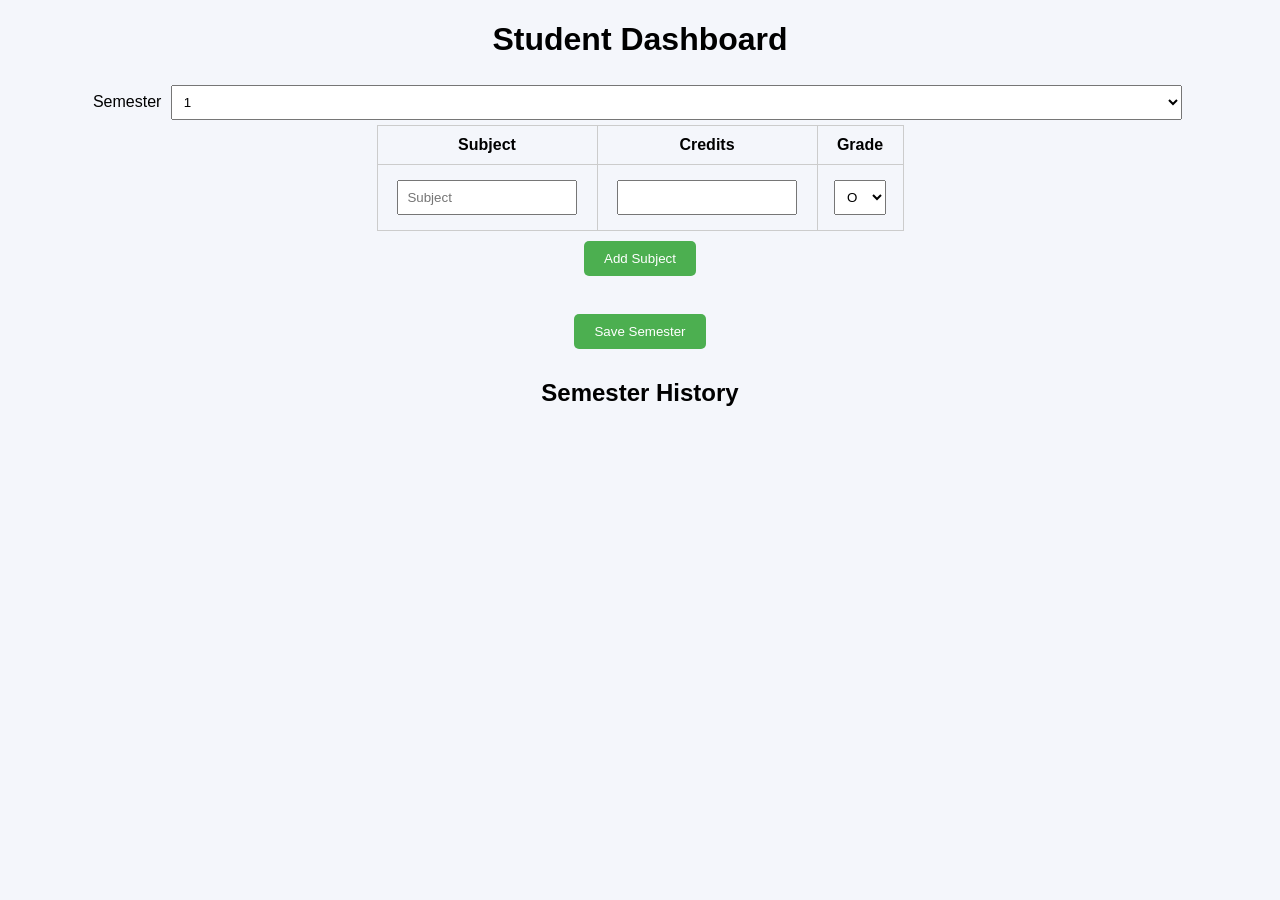
==== frontend/dashboard.html @ 5e69a610 "Added frontend files" ====
<!DOCTYPE html><html>
<head>
<title>Student Dashboard</title>
<link rel="stylesheet" href="style.css">
</head><body onload="loadDashboard()"><h1>Student Dashboard</h1>Semester

<select id="semester">
<option>1</option>
<option>2</option>
<option>3</option>
<option>4</option>
<option>5</option>
<option>6</option>
<option>7</option>
<option>8</option>
</select><table id="dashTable"><tr>
<th>Subject</th>
<th>Credits</th>
<th>Grade</th>
</tr><tr>
<td><input placeholder="Subject"></td>
<td><input type="number"></td>
<td>
<select>
<option>O</option>
<option>A+</option>
<option>A</option>
<option>B+</option>
<option>B</option>
</select>
</td>
</tr></table><button onclick="addDashRow()">Add Subject</button>

<br><br>

<button onclick="saveSemester()">Save Semester</button>

<h2>Semester History</h2><div id="summary"></div><script src="script.js"></script></body>
</html>
---- frontend/style.css ----
body{
font-family:Arial;
background:#f4f6fb;
text-align:center;
}

.container{
display:flex;
justify-content:space-around;
flex-wrap:wrap;
}

.calculator,.auth{
background:white;
padding:20px;
margin:20px;
border-radius:10px;
box-shadow:0 0 10px rgba(0,0,0,0.1);
width:400px;
}

table{
margin:auto;
border-collapse:collapse;
}

th,td{
border:1px solid #ccc;
padding:10px;
}

input,select{
padding:8px;
margin:5px;
width:80%;
}

button{
padding:10px 20px;
margin:10px;
background:#4CAF50;
color:white;
border:none;
border-radius:5px;
cursor:pointer;
}
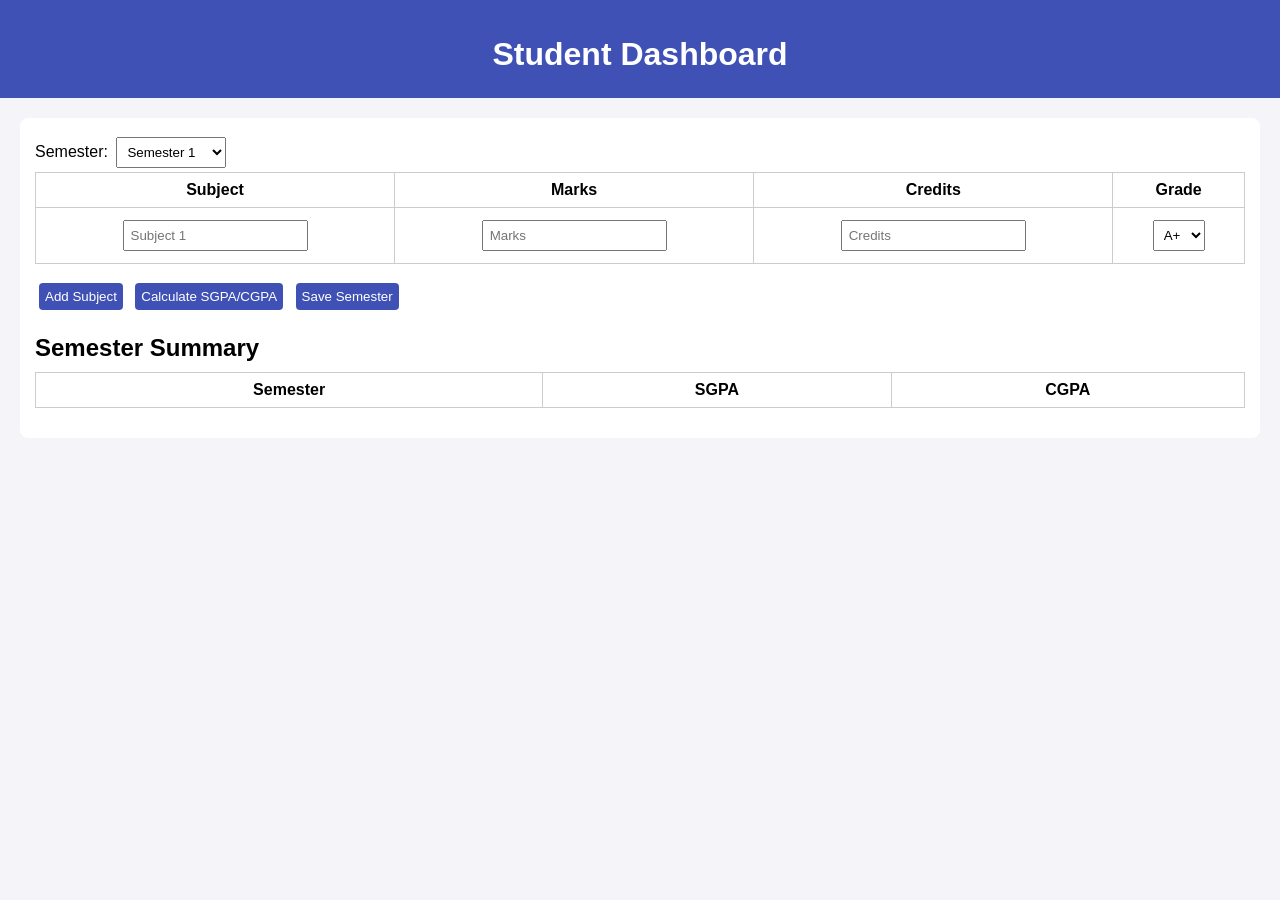
==== commit 85b3c863: "Frontend Final" ====
--- a/frontend/dashboard.html
+++ b/frontend/dashboard.html
@@ -1,39 +1,81 @@
-<!DOCTYPE html><html>
+<!DOCTYPE html>
+<html lang="en">
 <head>
-<title>Student Dashboard</title>
-<link rel="stylesheet" href="style.css">
-</head><body onload="loadDashboard()"><h1>Student Dashboard</h1>Semester
+    <meta charset="UTF-8">
+    <meta name="viewport" content="width=device-width, initial-scale=1.0">
+    <title>CGPA Dashboard</title>
+    <link rel="stylesheet" href="style.css">
+</head>
+<body>
+    <header>
+        <h1>Student Dashboard</h1>
+    </header>
 
-<select id="semester">
-<option>1</option>
-<option>2</option>
-<option>3</option>
-<option>4</option>
-<option>5</option>
-<option>6</option>
-<option>7</option>
-<option>8</option>
-</select><table id="dashTable"><tr>
-<th>Subject</th>
-<th>Credits</th>
-<th>Grade</th>
-</tr><tr>
-<td><input placeholder="Subject"></td>
-<td><input type="number"></td>
-<td>
-<select>
-<option>O</option>
-<option>A+</option>
-<option>A</option>
-<option>B+</option>
-<option>B</option>
-</select>
-</td>
-</tr></table><button onclick="addDashRow()">Add Subject</button>
+    <main>
+        <section class="dashboard-section">
+            <label for="semester-select">Semester:</label>
+            <select id="semester-select">
+                <option value="1">Semester 1</option>
+                <option value="2">Semester 2</option>
+                <option value="3">Semester 3</option>
+                <option value="4">Semester 4</option>
+                <option value="5">Semester 5</option>
+                <option value="6">Semester 6</option>
+                <option value="7">Semester 7</option>
+                <option value="8">Semester 8</option>
+                <option value="9">Semester 9</option>
+                <option value="10">Semester 10</option>
+            </select>
 
-<br><br>
+            <table id="subject-table-dashboard">
+                <thead>
+                    <tr>
+                        <th>Subject</th>
+                        <th>Marks</th>
+                        <th>Credits</th>
+                        <th>Grade</th>
+                    </tr>
+                </thead>
+                <tbody id="subject-tbody">
+                    <tr>
+                        <td><input type="text" placeholder="Subject 1"></td>
+                        <td><input type="number" placeholder="Marks"></td>
+                        <td><input type="number" placeholder="Credits"></td>
+                        <td>
+                            <select>
+                                <option value="10">A+</option>
+                                <option value="9">A</option>
+                                <option value="8">B+</option>
+                                <option value="7">B</option>
+                                <option value="6">C+</option>
+                                <option value="5">C</option>
+                                <option value="4">D</option>
+                                <option value="0">F</option>
+                            </select>
+                        </td>
+                    </tr>
+                </tbody>
+            </table>
+            <button id="add-subject-dashboard">Add Subject</button>
+            <button id="calculate-dashboard">Calculate SGPA/CGPA</button>
+            <button id="save-semester">Save Semester</button>
 
-<button onclick="saveSemester()">Save Semester</button>
+            <h2>Semester Summary</h2>
+            <table id="summary-table">
+                <thead>
+                    <tr>
+                        <th>Semester</th>
+                        <th>SGPA</th>
+                        <th>CGPA</th>
+                    </tr>
+                </thead>
+                <tbody>
+                    <!-- dynamically filled -->
+                </tbody>
+            </table>
+        </section>
+    </main>
 
-<h2>Semester History</h2><div id="summary"></div><script src="script.js"></script></body>
+    <script src="script.js"></script>
+</body>
 </html>
--- a/frontend/style.css
+++ b/frontend/style.css
@@ -1,46 +1,74 @@
-body{
-font-family:Arial;
-background:#f4f6fb;
-text-align:center;
+body {
+    font-family: Arial, sans-serif;
+    margin:0;
+    padding:0;
+    background: #f4f4f9;
 }
 
-.container{
-display:flex;
-justify-content:space-around;
-flex-wrap:wrap;
+header {
+    background: #3f51b5;
+    color: white;
+    padding: 15px 0;
+    text-align: center;
 }
 
-.calculator,.auth{
-background:white;
-padding:20px;
-margin:20px;
-border-radius:10px;
-box-shadow:0 0 10px rgba(0,0,0,0.1);
-width:400px;
+main {
+    padding: 20px;
 }
 
-table{
-margin:auto;
-border-collapse:collapse;
+h1, h2 {
+    margin-bottom: 10px;
 }
 
-th,td{
-border:1px solid #ccc;
-padding:10px;
+table {
+    width: 100%;
+    border-collapse: collapse;
+    margin-bottom: 15px;
 }
 
-input,select{
-padding:8px;
-margin:5px;
-width:80%;
+th, td {
+    border: 1px solid #ccc;
+    padding: 8px;
+    text-align: center;
 }
 
-button{
-padding:10px 20px;
-margin:10px;
-background:#4CAF50;
-color:white;
-border:none;
-border-radius:5px;
-cursor:pointer;
+input, select, button {
+    padding: 6px;
+    margin: 4px;
+}
+
+button {
+    cursor: pointer;
+    background: #3f51b5;
+    color: white;
+    border: none;
+    border-radius: 4px;
+}
+
+button:hover {
+    background: #2c387e;
+}
+
+section {
+    background: white;
+    padding: 15px;
+    margin-bottom: 20px;
+    border-radius: 8px;
+}
+
+.auth-section input, .auth-section select {
+    display: block;
+    width: 95%;
+    margin-bottom: 10px;
+}
+
+.toggle-buttons {
+    display: flex;
+    gap: 10px;
+    margin-bottom: 10px;
+}
+
+#result-display {
+    margin-top: 10px;
+    font-weight: bold;
 }
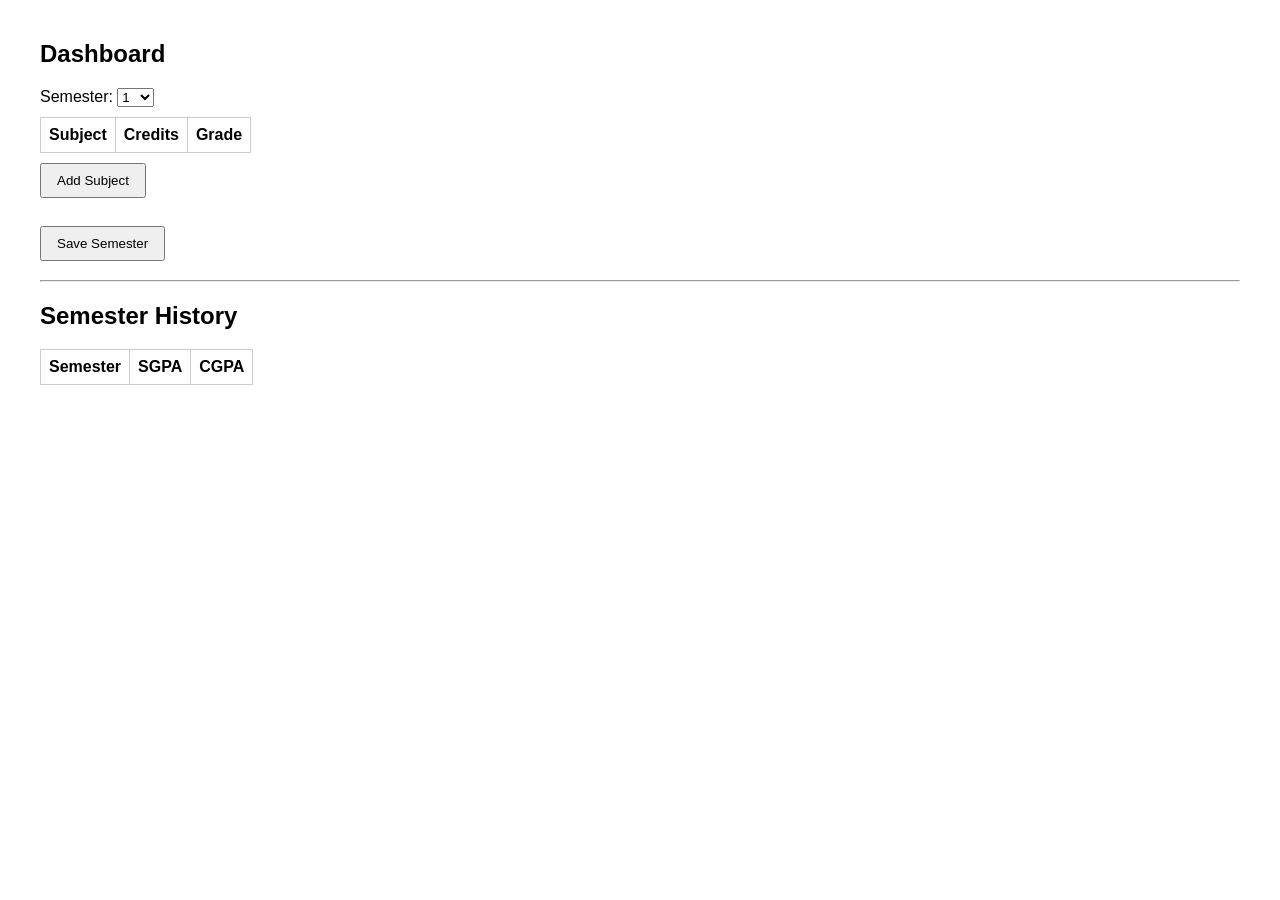
==== commit c1e873e9: "front end backend linked" ====
--- a/frontend/dashboard.html
+++ b/frontend/dashboard.html
@@ -1,81 +1,88 @@
 <!DOCTYPE html>
-<html lang="en">
+<html>
 <head>
-    <meta charset="UTF-8">
-    <meta name="viewport" content="width=device-width, initial-scale=1.0">
-    <title>CGPA Dashboard</title>
-    <link rel="stylesheet" href="style.css">
+<title>Student Dashboard</title>
+<link rel="stylesheet" href="style.css">
 </head>
+
 <body>
-    <header>
-        <h1>Student Dashboard</h1>
-    </header>
 
-    <main>
-        <section class="dashboard-section">
-            <label for="semester-select">Semester:</label>
-            <select id="semester-select">
-                <option value="1">Semester 1</option>
-                <option value="2">Semester 2</option>
-                <option value="3">Semester 3</option>
-                <option value="4">Semester 4</option>
-                <option value="5">Semester 5</option>
-                <option value="6">Semester 6</option>
-                <option value="7">Semester 7</option>
-                <option value="8">Semester 8</option>
-                <option value="9">Semester 9</option>
-                <option value="10">Semester 10</option>
-            </select>
+<h2>Dashboard</h2>
 
-            <table id="subject-table-dashboard">
-                <thead>
-                    <tr>
-                        <th>Subject</th>
-                        <th>Marks</th>
-                        <th>Credits</th>
-                        <th>Grade</th>
-                    </tr>
-                </thead>
-                <tbody id="subject-tbody">
-                    <tr>
-                        <td><input type="text" placeholder="Subject 1"></td>
-                        <td><input type="number" placeholder="Marks"></td>
-                        <td><input type="number" placeholder="Credits"></td>
-                        <td>
-                            <select>
-                                <option value="10">A+</option>
-                                <option value="9">A</option>
-                                <option value="8">B+</option>
-                                <option value="7">B</option>
-                                <option value="6">C+</option>
-                                <option value="5">C</option>
-                                <option value="4">D</option>
-                                <option value="0">F</option>
-                            </select>
-                        </td>
-                    </tr>
-                </tbody>
-            </table>
-            <button id="add-subject-dashboard">Add Subject</button>
-            <button id="calculate-dashboard">Calculate SGPA/CGPA</button>
-            <button id="save-semester">Save Semester</button>
+Semester:
+<select id="semester">
+<option>1</option>
+<option>2</option>
+<option>3</option>
+<option>4</option>
+<option>5</option>
+<option>6</option>
+<option>7</option>
+<option>8</option>
+<option>9</option>
+<option>10</option>
+</select>
 
-            <h2>Semester Summary</h2>
-            <table id="summary-table">
-                <thead>
-                    <tr>
-                        <th>Semester</th>
-                        <th>SGPA</th>
-                        <th>CGPA</th>
-                    </tr>
-                </thead>
-                <tbody>
-                    <!-- dynamically filled -->
-                </tbody>
-            </table>
-        </section>
-    </main>
+<table id="semTable">
+<tr>
+<th>Subject</th>
+<th>Credits</th>
+<th>Grade</th>
+</tr>
+</table>
 
-    <script src="script.js"></script>
+<button onclick="addSemRow()">Add Subject</button>
+<br><br>
+
+<button onclick="saveSemester()">Save Semester</button>
+
+<h3 id="sem_result"></h3>
+
+<hr>
+
+<h2>Semester History</h2>
+
+<table id="history">
+<tr>
+<th>Semester</th>
+<th>SGPA</th>
+<th>CGPA</th>
+</tr>
+</table>
+
+<script src="script.js"></script>
+
 </body>
-</html>+</html>
+
+<script>
+loadDashboard()
+
+function loadDashboard(){
+
+let student_id = localStorage.getItem("student_id")
+
+fetch("http://127.0.0.1:5000/dashboard/"+student_id)
+
+.then(res=>res.json())
+
+.then(data=>{
+
+let table = document.getElementById("historyTable")
+
+data.semesters.forEach(sem => {
+
+let row = table.insertRow()
+
+row.innerHTML = `
+<td>${sem.semester_no}</td>
+<td>${sem.sgpa}</td>
+<td>${sem.cgpa}</td>
+`
+
+})
+
+})
+
+}
+</script>
--- a/frontend/style.css
+++ b/frontend/style.css
@@ -1,74 +1,19 @@
-body {
-    font-family: Arial, sans-serif;
-    margin:0;
-    padding:0;
-    background: #f4f4f9;
+body{
+font-family:Arial;
+margin:40px;
 }
 
-header {
-    background: #3f51b5;
-    color: white;
-    padding: 15px 0;
-    text-align: center;
+table{
+border-collapse:collapse;
+margin-top:10px;
 }
 
-main {
-    padding: 20px;
+td,th{
+border:1px solid #ccc;
+padding:8px;
 }
 
-h1, h2 {
-    margin-bottom: 10px;
-}
-
-table {
-    width: 100%;
-    border-collapse: collapse;
-    margin-bottom: 15px;
-}
-
-th, td {
-    border: 1px solid #ccc;
-    padding: 8px;
-    text-align: center;
-}
-
-input, select, button {
-    padding: 6px;
-    margin: 4px;
-}
-
-button {
-    cursor: pointer;
-    background: #3f51b5;
-    color: white;
-    border: none;
-    border-radius: 4px;
-}
-
-button:hover {
-    background: #2c387e;
-}
-
-section {
-    background: white;
-    padding: 15px;
-    margin-bottom: 20px;
-    border-radius: 8px;
-}
-
-.auth-section input, .auth-section select {
-    display: block;
-    width: 95%;
-    margin-bottom: 10px;
-}
-
-.toggle-buttons {
-    display: flex;
-    gap: 10px;
-    margin-bottom: 10px;
-}
-
-#result-display {
-    margin-top: 10px;
-    font-weight: bold;
+button{
+padding:8px 15px;
+margin-top:10px;
 }
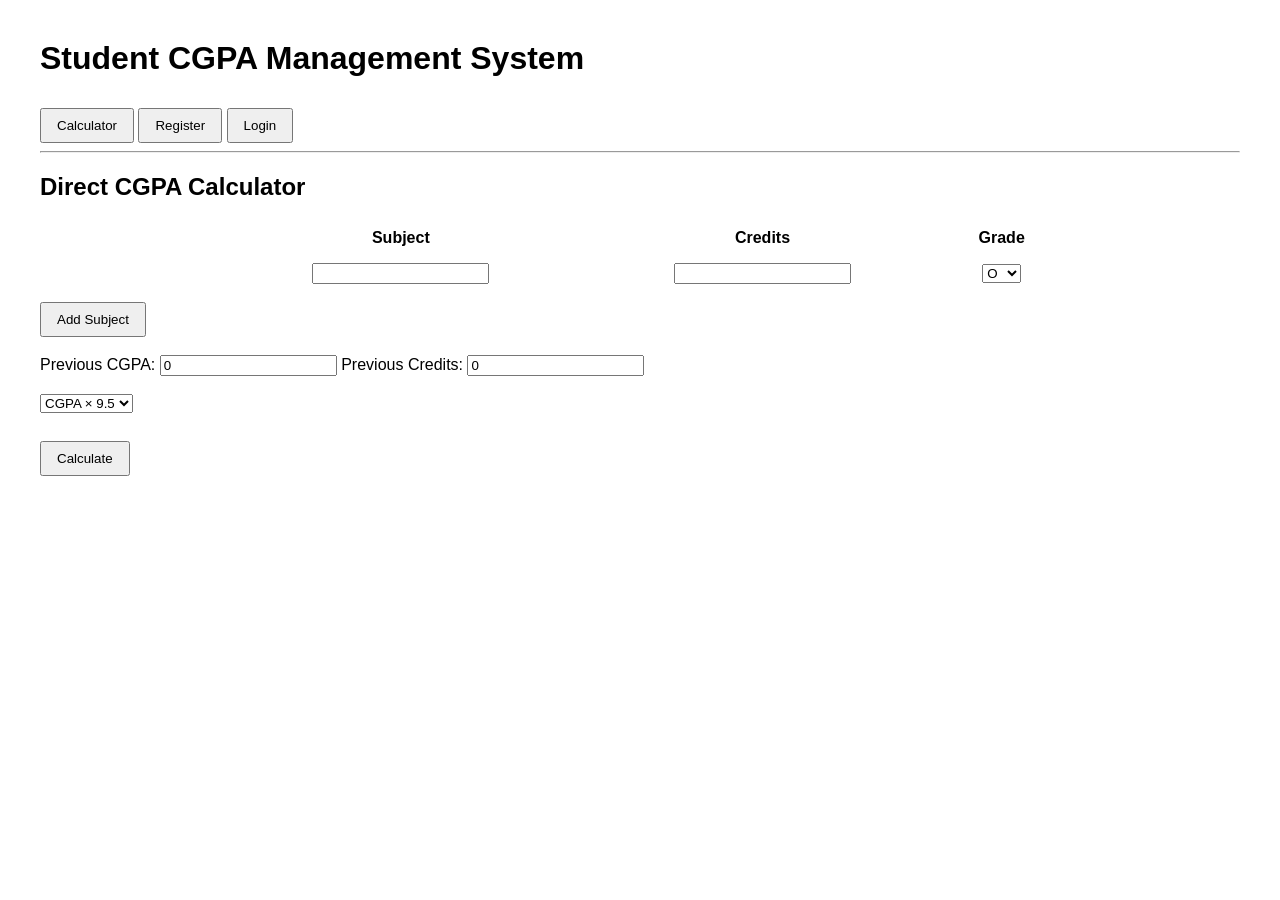
==== commit 8a362002: "frontend linked to backend properly" ====
--- a/frontend/dashboard.html
+++ b/frontend/dashboard.html
@@ -1,88 +1,102 @@
 <!DOCTYPE html>
 <html>
 <head>
-<title>Student Dashboard</title>
+<title>CGPA Dashboard</title>
 <link rel="stylesheet" href="style.css">
 </head>
 
 <body>
 
-<h2>Dashboard</h2>
+<h1>Student Dashboard</h1>
 
-Semester:
-<select id="semester">
-<option>1</option>
-<option>2</option>
-<option>3</option>
-<option>4</option>
-<option>5</option>
-<option>6</option>
-<option>7</option>
-<option>8</option>
-<option>9</option>
-<option>10</option>
-</select>
+<h2 id="welcome"></h2>
 
-<table id="semTable">
+<h3>Enter Subjects</h3>
+
+<table id="subjectTable">
+
 <tr>
-<th>Subject</th>
+<th>S.No</th>
+<th>Subject Name</th>
 <th>Credits</th>
 <th>Grade</th>
 </tr>
+
+<tr>
+<td>1</td>
+
+<td>
+<input type="text" placeholder="Subject 1">
+</td>
+
+<td>
+<input type="number">
+</td>
+
+<td>
+<select>
+<option>O</option>
+<option>A+</option>
+<option>A</option>
+<option>B+</option>
+<option>B</option>
+<option>C</option>
+</select>
+</td>
+
+</tr>
+
 </table>
 
-<button onclick="addSemRow()">Add Subject</button>
+<br>
+
+<button onclick="addSubject()">Add Subject</button>
+<button onclick="removeSubject()">Remove Subject</button>
 <br><br>
+
+Previous CGPA
+<input id="prev_cgpa" type="number" value="0">
+
+Previous Credits
+<input id="prev_credits" type="number" value="0">
+
+<br><br>
+
+<select id="formula">
+<option value="9.5">CGPA × 9.5</option>
+<option value="10">CGPA × 10</option>
+</select>
+
+<br><br>
+
+<button onclick="calculate()">Calculate</button>
+
+<h3 id="result"></h3>
+
+<br>
+
+<h3>Save Semester</h3>
+
+Semester Number
+<input id="semester" type="number" placeholder="Semester">
 
 <button onclick="saveSemester()">Save Semester</button>
 
-<h3 id="sem_result"></h3>
-
-<hr>
+<br><br>
 
 <h2>Semester History</h2>
 
-<table id="history">
+<table border="1" id="historyTable">
+
 <tr>
 <th>Semester</th>
 <th>SGPA</th>
 <th>CGPA</th>
 </tr>
+
 </table>
 
 <script src="script.js"></script>
 
 </body>
-</html>
-
-<script>
-loadDashboard()
-
-function loadDashboard(){
-
-let student_id = localStorage.getItem("student_id")
-
-fetch("http://127.0.0.1:5000/dashboard/"+student_id)
-
-.then(res=>res.json())
-
-.then(data=>{
-
-let table = document.getElementById("historyTable")
-
-data.semesters.forEach(sem => {
-
-let row = table.insertRow()
-
-row.innerHTML = `
-<td>${sem.semester_no}</td>
-<td>${sem.sgpa}</td>
-<td>${sem.cgpa}</td>
-`
-
-})
-
-})
-
-}
-</script>+</html>
--- a/frontend/style.css
+++ b/frontend/style.css
@@ -4,13 +4,14 @@
 }
 
 table{
+width:70%;
+margin:auto;
 border-collapse:collapse;
-margin-top:10px;
 }
 
-td,th{
-border:1px solid #ccc;
+th,td{
 padding:8px;
+text-align:center;
 }
 
 button{
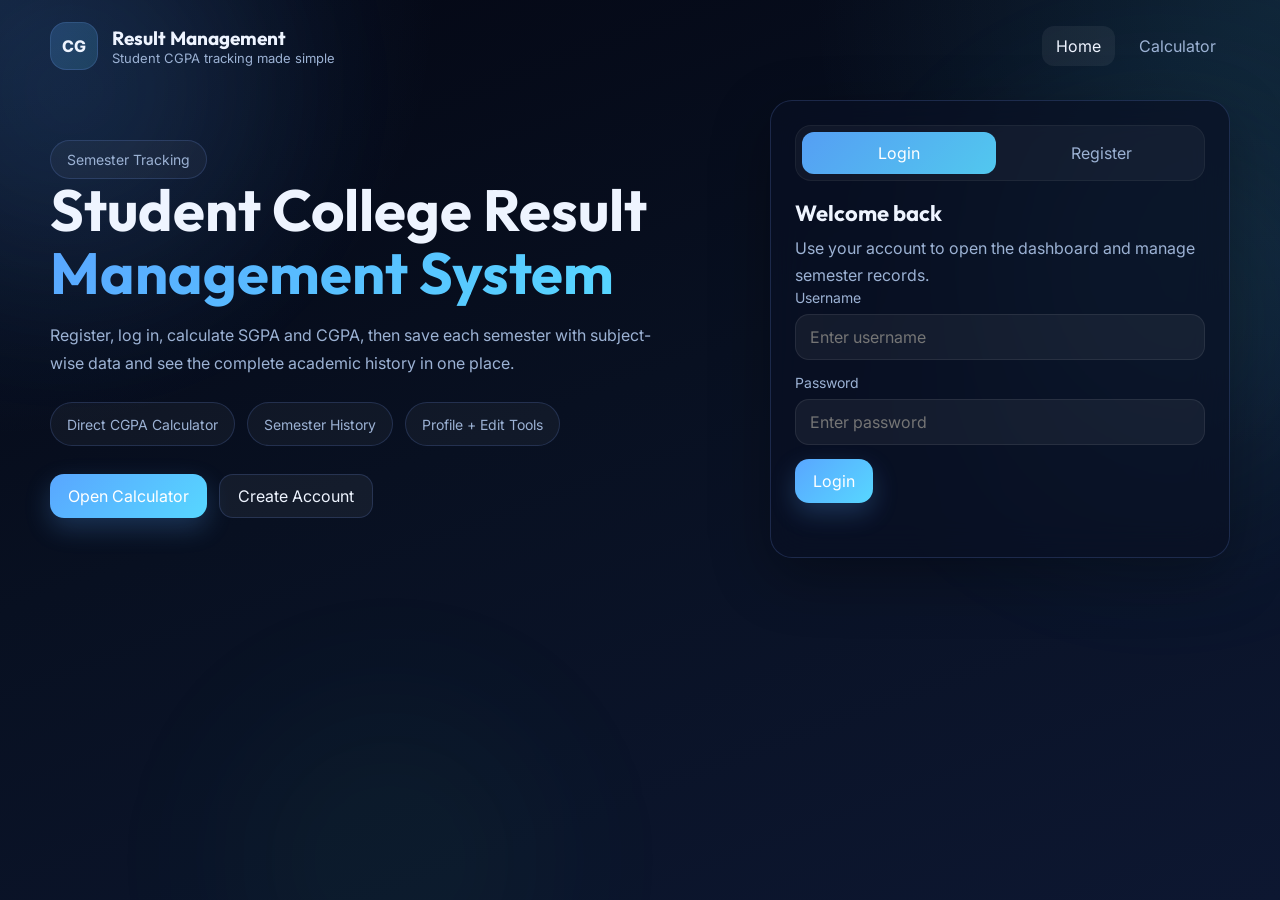
==== commit ffa3c847: "refied using codex" ====
--- a/frontend/dashboard.html
+++ b/frontend/dashboard.html
@@ -1,102 +1,238 @@
-<!DOCTYPE html>
-<html>
+﻿<!DOCTYPE html>
+<html lang="en">
 <head>
-<title>CGPA Dashboard</title>
-<link rel="stylesheet" href="style.css">
+  <meta charset="UTF-8">
+  <meta name="viewport" content="width=device-width, initial-scale=1.0">
+  <title>Student Dashboard</title>
+  <link rel="preconnect" href="https://fonts.googleapis.com">
+  <link rel="preconnect" href="https://fonts.gstatic.com" crossorigin>
+  <link href="https://fonts.googleapis.com/css2?family=Inter:wght@300;400;500;600;700;800&family=Outfit:wght@400;500;600;700;800&display=swap" rel="stylesheet">
+  <link rel="stylesheet" href="style.css">
 </head>
-
 <body>
-
-<h1>Student Dashboard</h1>
-
-<h2 id="welcome"></h2>
-
-<h3>Enter Subjects</h3>
-
-<table id="subjectTable">
-
-<tr>
-<th>S.No</th>
-<th>Subject Name</th>
-<th>Credits</th>
-<th>Grade</th>
-</tr>
-
-<tr>
-<td>1</td>
-
-<td>
-<input type="text" placeholder="Subject 1">
-</td>
-
-<td>
-<input type="number">
-</td>
-
-<td>
-<select>
-<option>O</option>
-<option>A+</option>
-<option>A</option>
-<option>B+</option>
-<option>B</option>
-<option>C</option>
-</select>
-</td>
-
-</tr>
-
-</table>
-
-<br>
-
-<button onclick="addSubject()">Add Subject</button>
-<button onclick="removeSubject()">Remove Subject</button>
-<br><br>
-
-Previous CGPA
-<input id="prev_cgpa" type="number" value="0">
-
-Previous Credits
-<input id="prev_credits" type="number" value="0">
-
-<br><br>
-
-<select id="formula">
-<option value="9.5">CGPA × 9.5</option>
-<option value="10">CGPA × 10</option>
-</select>
-
-<br><br>
-
-<button onclick="calculate()">Calculate</button>
-
-<h3 id="result"></h3>
-
-<br>
-
-<h3>Save Semester</h3>
-
-Semester Number
-<input id="semester" type="number" placeholder="Semester">
-
-<button onclick="saveSemester()">Save Semester</button>
-
-<br><br>
-
-<h2>Semester History</h2>
-
-<table border="1" id="historyTable">
-
-<tr>
-<th>Semester</th>
-<th>SGPA</th>
-<th>CGPA</th>
-</tr>
-
-</table>
-
-<script src="script.js"></script>
-
+  <div class="page-shell">
+    <div class="smoke-bg">
+      <div class="smoke-orb smoke-orb-1"></div>
+      <div class="smoke-orb smoke-orb-2"></div>
+      <div class="smoke-orb smoke-orb-3"></div>
+    </div>
+
+    <div class="container">
+      <nav class="top-nav">
+        <div class="brand">
+          <div class="brand-badge">CG</div>
+          <div class="brand-copy">
+            <h1>Student Dashboard</h1>
+            <p id="welcomeText">Manage semester records and profile</p>
+          </div>
+        </div>
+        <div class="nav-actions">
+          <a class="nav-link" href="index.html">Home</a>
+          <a class="nav-link" href="calculator.html">Calculator</a>
+          <button class="ghost-btn" type="button" id="logoutBtn">Logout</button>
+        </div>
+      </nav>
+
+      <header class="page-header">
+        <div>
+          <h2>Academic workspace</h2>
+          <p>Use the sidebar to switch between your profile, semester editor, and saved semester history.</p>
+        </div>
+      </header>
+
+      <section class="dashboard-layout">
+        <aside class="glass-card sidebar">
+          <h3 class="mini-title">Dashboard Menu</h3>
+          <p class="soft-text">Everything stays in the same simple flow so it is easy to follow and learn from.</p>
+
+          <div class="sidebar-menu">
+            <button class="sidebar-btn active" type="button" data-panel="profilePanel">Profile</button>
+            <button class="sidebar-btn" type="button" data-panel="semesterPanel">Semester Data</button>
+            <button class="sidebar-btn" type="button" data-panel="historyPanel">Saved Semesters</button>
+          </div>
+
+          <div class="sidebar-note" id="sidebarSummary">
+            Semester details and previous CGPA values will auto-load here after your data is fetched.
+          </div>
+        </aside>
+
+        <div class="dashboard-main">
+          <section class="glass-card panel-card" id="profilePanel">
+            <div class="panel-head">
+              <div>
+                <h3>Profile</h3>
+                <p>Update your student information without leaving the dashboard.</p>
+              </div>
+            </div>
+
+            <form id="profileForm">
+              <div class="field-grid">
+                <div class="input-wrap">
+                  <label for="profile_name">Full Name</label>
+                  <input id="profile_name" type="text" required>
+                </div>
+                <div class="input-wrap">
+                  <label for="profile_email">Email</label>
+                  <input id="profile_email" type="email" required>
+                </div>
+              </div>
+
+              <div class="field-grid">
+                <div class="input-wrap">
+                  <label for="profile_phone">Phone</label>
+                  <input id="profile_phone" type="text">
+                </div>
+                <div class="input-wrap">
+                  <label for="profile_college">College</label>
+                  <input id="profile_college" type="text">
+                </div>
+              </div>
+
+              <div class="field-grid">
+                <div class="input-wrap">
+                  <label for="profile_course">Course</label>
+                  <input id="profile_course" type="text">
+                </div>
+                <div class="input-wrap">
+                  <label for="profile_regno">Register Number</label>
+                  <input id="profile_regno" type="text" required>
+                </div>
+              </div>
+
+              <div class="field-grid">
+                <div class="input-wrap">
+                  <label for="profile_username">Username</label>
+                  <input id="profile_username" type="text" readonly>
+                </div>
+              </div>
+
+              <button class="primary-btn" type="submit">Save Profile</button>
+              <div id="profile_msg" class="form-message"></div>
+            </form>
+          </section>
+
+          <section class="glass-card panel-card hidden" id="semesterPanel">
+            <div class="panel-head">
+              <div>
+                <h3 id="semesterPanelTitle">Semester Editor</h3>
+                <p>Create a semester record or edit an existing one from the saved-semester list.</p>
+              </div>
+              <div class="action-row">
+                <button class="secondary-btn" type="button" id="dashAddSubject">Add Subject</button>
+                <button class="ghost-btn" type="button" id="dashRemoveSubject">Remove Subject</button>
+              </div>
+            </div>
+
+            <div class="field-grid">
+              <div class="input-wrap">
+                <label for="semester">Semester Number</label>
+                <input id="semester" type="number" min="1" placeholder="Semester number">
+              </div>
+              <div class="input-wrap">
+                <label for="formula">Percentage Formula</label>
+                <select id="formula">
+                  <option value="9.5">CGPA x 9.5</option>
+                  <option value="10">CGPA x 10</option>
+                  <option value="custom">(CGPA - 0.5) x 10</option>
+                </select>
+              </div>
+            </div>
+
+            <div class="field-grid">
+              <div class="input-wrap">
+                <label for="prev_cgpa">Previous CGPA</label>
+                <input id="prev_cgpa" type="number" value="0" readonly>
+              </div>
+              <div class="input-wrap">
+                <label for="prev_credits">Previous Credits</label>
+                <input id="prev_credits" type="number" value="0" readonly>
+              </div>
+            </div>
+
+            <div class="table-shell">
+              <table id="dashboardSubjectTable">
+                <thead>
+                  <tr>
+                    <th>S.No</th>
+                    <th>Subject Name</th>
+                    <th>Credits</th>
+                    <th>Grade</th>
+                  </tr>
+                </thead>
+                <tbody>
+                  <tr>
+                    <td>1</td>
+                    <td><input type="text" placeholder="Subject 1"></td>
+                    <td><input type="number" min="0" step="0.5" placeholder="Credits"></td>
+                    <td>
+                      <select>
+                        <option>O</option>
+                        <option>A+</option>
+                        <option>A</option>
+                        <option>B+</option>
+                        <option>B</option>
+                        <option>C</option>
+                      </select>
+                    </td>
+                  </tr>
+                </tbody>
+              </table>
+            </div>
+
+            <div class="action-row" style="margin-top: 18px;">
+              <button class="secondary-btn" type="button" id="calculateSemesterBtn">Calculate</button>
+              <button class="primary-btn" type="button" id="saveSemesterBtn">Save Semester</button>
+              <button class="ghost-btn hidden" type="button" id="cancelEditBtn">Cancel Edit</button>
+            </div>
+
+            <div id="semester_msg" class="form-message"></div>
+            <div class="result-box" id="dashboard_result" style="display: none;">
+              <div class="stat">
+                <span>SGPA</span>
+                <strong id="dash_sgpa">0</strong>
+              </div>
+              <div class="stat">
+                <span>CGPA</span>
+                <strong id="dash_cgpa">0</strong>
+              </div>
+              <div class="stat">
+                <span>Percentage</span>
+                <strong id="dash_percentage">0</strong>
+              </div>
+            </div>
+          </section>
+
+          <section class="glass-card panel-card hidden" id="historyPanel">
+            <div class="panel-head">
+              <div>
+                <h3>Saved Semesters</h3>
+                <p>Each semester shows SGPA, CGPA, credits, and subject-wise data in a dropdown.</p>
+              </div>
+            </div>
+
+            <div class="stat-strip" id="historyStats">
+              <div class="stat">
+                <span>Total Semesters</span>
+                <strong id="stat_total_semesters">0</strong>
+              </div>
+              <div class="stat">
+                <span>Latest CGPA</span>
+                <strong id="stat_latest_cgpa">0</strong>
+              </div>
+              <div class="stat">
+                <span>Total Credits</span>
+                <strong id="stat_total_credits">0</strong>
+              </div>
+            </div>
+
+            <div id="semesterHistory" class="semester-list" style="margin-top: 18px;"></div>
+          </section>
+        </div>
+      </section>
+    </div>
+  </div>
+
+  <script src="script.js"></script>
 </body>
-</html>+</html>
+
--- a/frontend/style.css
+++ b/frontend/style.css
@@ -1,20 +1,711 @@
-body{
-font-family:Arial;
-margin:40px;
-}
-
-table{
-width:70%;
-margin:auto;
-border-collapse:collapse;
-}
-
-th,td{
-padding:8px;
-text-align:center;
-}
-
-button{
-padding:8px 15px;
-margin-top:10px;
-}+:root {
+  --bg: #050816;
+  --bg-soft: rgba(8, 14, 33, 0.78);
+  --card: rgba(9, 16, 35, 0.72);
+  --card-strong: rgba(12, 21, 46, 0.88);
+  --line: rgba(122, 162, 255, 0.18);
+  --line-strong: rgba(122, 162, 255, 0.34);
+  --text: #eef4ff;
+  --muted: #9cb2d4;
+  --blue: #59a6ff;
+  --cyan: #57d7ff;
+  --green: #47d48c;
+  --orange: #ffb357;
+  --red: #ff7575;
+  --shadow: 0 18px 60px rgba(0, 0, 0, 0.32);
+  --radius: 22px;
+}
+
+* {
+  box-sizing: border-box;
+}
+
+html {
+  scroll-behavior: smooth;
+}
+
+body {
+  margin: 0;
+  min-height: 100vh;
+  font-family: "Inter", sans-serif;
+  color: var(--text);
+  background:
+    radial-gradient(circle at top left, rgba(85, 166, 255, 0.14), transparent 28%),
+    radial-gradient(circle at top right, rgba(87, 215, 255, 0.12), transparent 30%),
+    linear-gradient(160deg, #040714 0%, #081021 45%, #0d1731 100%);
+  overflow-x: hidden;
+}
+
+a {
+  color: inherit;
+  text-decoration: none;
+}
+
+button,
+input,
+select {
+  font: inherit;
+}
+
+button {
+  border: 0;
+  cursor: pointer;
+}
+
+.page-shell {
+  position: relative;
+  min-height: 100vh;
+}
+
+.smoke-bg {
+  position: fixed;
+  inset: 0;
+  overflow: hidden;
+  pointer-events: none;
+}
+
+.smoke-orb {
+  position: absolute;
+  border-radius: 999px;
+  filter: blur(90px);
+  opacity: 0.42;
+  will-change: transform, opacity;
+  transform: translate3d(0, 0, 0);
+}
+
+.smoke-orb-1 {
+  top: -90px;
+  left: -110px;
+  width: 360px;
+  height: 360px;
+  background: rgba(89, 166, 255, 0.28);
+  animation: driftOne 20s ease-in-out infinite alternate;
+}
+
+.smoke-orb-2 {
+  top: 12%;
+  right: -90px;
+  width: 420px;
+  height: 420px;
+  background: rgba(87, 215, 255, 0.2);
+  animation: driftTwo 24s ease-in-out infinite alternate;
+}
+
+.smoke-orb-3 {
+  bottom: -120px;
+  left: 18%;
+  width: 320px;
+  height: 320px;
+  background: rgba(71, 212, 140, 0.12);
+  animation: driftThree 22s ease-in-out infinite alternate;
+}
+
+@keyframes driftOne {
+  from {
+    transform: translate3d(0, 0, 0) scale(1);
+  }
+  to {
+    transform: translate3d(80px, 40px, 0) scale(1.12);
+  }
+}
+
+@keyframes driftTwo {
+  from {
+    transform: translate3d(0, 0, 0) scale(1);
+  }
+  to {
+    transform: translate3d(-75px, 55px, 0) scale(1.08);
+  }
+}
+
+@keyframes driftThree {
+  from {
+    transform: translate3d(0, 0, 0) scale(1);
+  }
+  to {
+    transform: translate3d(45px, -65px, 0) scale(1.14);
+  }
+}
+
+.container {
+  position: relative;
+  z-index: 1;
+  width: min(1180px, calc(100% - 32px));
+  margin: 0 auto;
+}
+
+.glass-card {
+  background: var(--card);
+  border: 1px solid var(--line);
+  border-radius: var(--radius);
+  box-shadow: var(--shadow);
+  backdrop-filter: blur(18px);
+}
+
+.pill {
+  display: inline-flex;
+  align-items: center;
+  gap: 8px;
+  padding: 10px 16px;
+  border-radius: 999px;
+  background: rgba(255, 255, 255, 0.04);
+  border: 1px solid var(--line);
+  color: var(--muted);
+  font-size: 14px;
+}
+
+.primary-btn,
+.secondary-btn,
+.danger-btn,
+.ghost-btn {
+  display: inline-flex;
+  align-items: center;
+  justify-content: center;
+  gap: 8px;
+  min-height: 44px;
+  padding: 0 18px;
+  border-radius: 14px;
+  transition: transform 0.2s ease, box-shadow 0.2s ease, border-color 0.2s ease, background 0.2s ease;
+}
+
+.primary-btn {
+  color: #ffffff;
+  background: linear-gradient(135deg, var(--blue), var(--cyan));
+  box-shadow: 0 10px 26px rgba(89, 166, 255, 0.24);
+}
+
+.secondary-btn {
+  color: var(--text);
+  background: rgba(255, 255, 255, 0.05);
+  border: 1px solid var(--line);
+}
+
+.danger-btn {
+  color: #ffffff;
+  background: linear-gradient(135deg, #ff7c7c, #ff9d7c);
+}
+
+.ghost-btn {
+  color: var(--muted);
+  background: transparent;
+  border: 1px solid rgba(255, 255, 255, 0.08);
+}
+
+.primary-btn:hover,
+.secondary-btn:hover,
+.danger-btn:hover,
+.ghost-btn:hover,
+.nav-link:hover,
+.tab-btn:hover,
+.sidebar-btn:hover {
+  transform: translateY(-1px);
+}
+
+.top-nav {
+  display: flex;
+  align-items: center;
+  justify-content: space-between;
+  gap: 16px;
+  padding: 22px 0 10px;
+}
+
+.brand {
+  display: flex;
+  align-items: center;
+  gap: 14px;
+}
+
+.brand-badge {
+  width: 48px;
+  height: 48px;
+  border-radius: 16px;
+  display: grid;
+  place-items: center;
+  background: linear-gradient(135deg, rgba(89, 166, 255, 0.22), rgba(87, 215, 255, 0.16));
+  border: 1px solid var(--line);
+  font-weight: 800;
+}
+
+.brand-copy h1,
+.brand-copy h2,
+.brand-copy p {
+  margin: 0;
+}
+
+.brand-copy h1,
+.brand-copy h2 {
+  font-family: "Outfit", sans-serif;
+  font-size: 19px;
+}
+
+.brand-copy p {
+  color: var(--muted);
+  font-size: 13px;
+}
+
+.nav-actions {
+  display: flex;
+  align-items: center;
+  gap: 10px;
+  flex-wrap: wrap;
+}
+
+.nav-link {
+  padding: 10px 14px;
+  border-radius: 12px;
+  color: var(--muted);
+  transition: background 0.2s ease, color 0.2s ease, transform 0.2s ease;
+}
+
+.nav-link.active {
+  color: var(--text);
+  background: rgba(255, 255, 255, 0.06);
+}
+
+.hero-grid {
+  display: grid;
+  grid-template-columns: 1.15fr 0.95fr;
+  gap: 28px;
+  align-items: center;
+  padding: 20px 0 34px;
+}
+
+.hero-title {
+  margin: 0 0 14px;
+  font-family: "Outfit", sans-serif;
+  font-size: clamp(34px, 5vw, 58px);
+  line-height: 1.08;
+}
+
+.hero-title span {
+  background: linear-gradient(135deg, var(--blue), var(--cyan));
+  -webkit-background-clip: text;
+  background-clip: text;
+  color: transparent;
+}
+
+.hero-copy {
+  color: var(--muted);
+  font-size: 16px;
+  line-height: 1.8;
+  max-width: 620px;
+}
+
+.feature-row {
+  display: flex;
+  flex-wrap: wrap;
+  gap: 12px;
+  margin: 24px 0 28px;
+}
+
+.feature-row .pill {
+  min-height: 44px;
+}
+
+.hero-actions {
+  display: flex;
+  gap: 12px;
+  flex-wrap: wrap;
+}
+
+.info-card,
+.auth-card,
+.calc-card,
+.panel-card,
+.history-card {
+  padding: 24px;
+}
+
+.mini-title {
+  margin: 0 0 8px;
+  font-family: "Outfit", sans-serif;
+  font-size: 22px;
+}
+
+.soft-text {
+  margin: 0;
+  color: var(--muted);
+  line-height: 1.7;
+}
+
+.auth-card {
+  max-width: 460px;
+  margin-left: auto;
+}
+
+.tab-bar {
+  display: grid;
+  grid-template-columns: repeat(2, 1fr);
+  gap: 8px;
+  padding: 6px;
+  margin-bottom: 18px;
+  border-radius: 16px;
+  background: rgba(255, 255, 255, 0.04);
+  border: 1px solid rgba(255, 255, 255, 0.05);
+}
+
+.tab-btn {
+  min-height: 42px;
+  border-radius: 12px;
+  color: var(--muted);
+  background: transparent;
+}
+
+.tab-btn.active {
+  color: #ffffff;
+  background: linear-gradient(135deg, rgba(89, 166, 255, 0.95), rgba(87, 215, 255, 0.92));
+}
+
+.hidden {
+  display: none !important;
+}
+
+.fade-panel {
+  animation: panelIn 0.35s ease;
+}
+
+@keyframes panelIn {
+  from {
+    opacity: 0;
+    transform: translateY(12px);
+  }
+  to {
+    opacity: 1;
+    transform: translateY(0);
+  }
+}
+
+.field-grid {
+  display: grid;
+  grid-template-columns: repeat(2, minmax(0, 1fr));
+  gap: 14px;
+}
+
+.field-grid.single {
+  grid-template-columns: 1fr;
+}
+
+.input-wrap {
+  display: flex;
+  flex-direction: column;
+  gap: 8px;
+  margin-bottom: 14px;
+}
+
+.input-wrap label {
+  color: var(--muted);
+  font-size: 14px;
+}
+
+.input-wrap input,
+.input-wrap select {
+  width: 100%;
+  min-height: 46px;
+  padding: 0 14px;
+  color: var(--text);
+  border-radius: 14px;
+  border: 1px solid rgba(255, 255, 255, 0.08);
+  background: rgba(255, 255, 255, 0.05);
+  outline: none;
+  transition: border-color 0.2s ease, box-shadow 0.2s ease, background 0.2s ease;
+}
+
+.input-wrap input:focus,
+.input-wrap select:focus {
+  border-color: var(--line-strong);
+  box-shadow: 0 0 0 4px rgba(89, 166, 255, 0.12);
+}
+
+.input-wrap input[readonly] {
+  color: #bdd2f5;
+  background: rgba(255, 255, 255, 0.035);
+}
+
+.form-message {
+  min-height: 22px;
+  margin-top: 8px;
+  color: var(--muted);
+  font-size: 14px;
+}
+
+.form-message.error {
+  color: #ff9f9f;
+}
+
+.form-message.success {
+  color: #8ef2b7;
+}
+
+.page-header {
+  display: flex;
+  align-items: end;
+  justify-content: space-between;
+  gap: 18px;
+  margin: 18px 0 22px;
+}
+
+.page-header h2 {
+  margin: 0;
+  font-family: "Outfit", sans-serif;
+  font-size: clamp(28px, 4vw, 40px);
+}
+
+.page-header p {
+  margin: 8px 0 0;
+  color: var(--muted);
+}
+
+.table-shell {
+  overflow-x: auto;
+  border-radius: 18px;
+  border: 1px solid rgba(255, 255, 255, 0.06);
+}
+
+table {
+  width: 100%;
+  border-collapse: collapse;
+}
+
+th,
+td {
+  padding: 14px 12px;
+  text-align: left;
+}
+
+th {
+  color: #b9cef0;
+  font-size: 13px;
+  font-weight: 600;
+  letter-spacing: 0.04em;
+  text-transform: uppercase;
+  background: rgba(255, 255, 255, 0.04);
+}
+
+td {
+  border-top: 1px solid rgba(255, 255, 255, 0.05);
+}
+
+td input,
+td select {
+  width: 100%;
+  min-height: 40px;
+  padding: 0 12px;
+  color: var(--text);
+  border-radius: 12px;
+  border: 1px solid rgba(255, 255, 255, 0.08);
+  background: rgba(255, 255, 255, 0.05);
+}
+
+.result-box,
+.stat-strip {
+  display: grid;
+  grid-template-columns: repeat(3, minmax(0, 1fr));
+  gap: 12px;
+  margin-top: 18px;
+}
+
+.stat {
+  padding: 16px;
+  border-radius: 18px;
+  background: rgba(255, 255, 255, 0.04);
+  border: 1px solid rgba(255, 255, 255, 0.05);
+}
+
+.stat span {
+  display: block;
+  color: var(--muted);
+  font-size: 13px;
+  margin-bottom: 6px;
+}
+
+.stat strong {
+  font-size: 20px;
+  font-family: "Outfit", sans-serif;
+}
+
+.dashboard-layout {
+  display: grid;
+  grid-template-columns: 260px 1fr;
+  gap: 22px;
+  padding-bottom: 34px;
+}
+
+.sidebar {
+  position: sticky;
+  top: 18px;
+  align-self: start;
+  padding: 20px;
+}
+
+.sidebar-menu {
+  display: grid;
+  gap: 10px;
+  margin-top: 18px;
+}
+
+.sidebar-btn {
+  width: 100%;
+  min-height: 46px;
+  padding: 0 14px;
+  text-align: left;
+  border-radius: 14px;
+  color: var(--muted);
+  background: rgba(255, 255, 255, 0.03);
+  border: 1px solid rgba(255, 255, 255, 0.05);
+  transition: transform 0.2s ease, border-color 0.2s ease, background 0.2s ease, color 0.2s ease;
+}
+
+.sidebar-btn.active {
+  color: var(--text);
+  border-color: var(--line-strong);
+  background: rgba(89, 166, 255, 0.12);
+}
+
+.sidebar-note {
+  margin: 18px 0 0;
+  padding: 14px;
+  border-radius: 16px;
+  color: var(--muted);
+  font-size: 14px;
+  line-height: 1.6;
+  background: rgba(255, 255, 255, 0.03);
+}
+
+.dashboard-main {
+  display: grid;
+  gap: 20px;
+}
+
+.panel-head {
+  display: flex;
+  align-items: center;
+  justify-content: space-between;
+  gap: 14px;
+  margin-bottom: 18px;
+}
+
+.panel-head h3 {
+  margin: 0;
+  font-family: "Outfit", sans-serif;
+  font-size: 24px;
+}
+
+.panel-head p {
+  margin: 6px 0 0;
+  color: var(--muted);
+}
+
+.action-row {
+  display: flex;
+  gap: 10px;
+  flex-wrap: wrap;
+}
+
+.semester-list {
+  display: grid;
+  gap: 16px;
+}
+
+.semester-item {
+  padding: 18px;
+  border-radius: 18px;
+  background: rgba(255, 255, 255, 0.04);
+  border: 1px solid rgba(255, 255, 255, 0.06);
+}
+
+.semester-top {
+  display: flex;
+  align-items: center;
+  justify-content: space-between;
+  gap: 14px;
+  margin-bottom: 12px;
+}
+
+.semester-top h4 {
+  margin: 0;
+  font-family: "Outfit", sans-serif;
+  font-size: 20px;
+}
+
+.meta-row {
+  display: flex;
+  gap: 10px;
+  flex-wrap: wrap;
+}
+
+.meta-chip {
+  padding: 8px 12px;
+  border-radius: 999px;
+  font-size: 13px;
+  color: #d6e3fb;
+  background: rgba(255, 255, 255, 0.05);
+}
+
+details.subject-details {
+  border-top: 1px solid rgba(255, 255, 255, 0.06);
+  padding-top: 12px;
+}
+
+details.subject-details summary {
+  cursor: pointer;
+  color: #cde0ff;
+}
+
+.subject-mini {
+  margin-top: 12px;
+  overflow-x: auto;
+}
+
+.subject-mini table th,
+.subject-mini table td {
+  padding: 10px;
+}
+
+.empty-state {
+  padding: 20px;
+  border-radius: 18px;
+  text-align: center;
+  color: var(--muted);
+  background: rgba(255, 255, 255, 0.03);
+  border: 1px dashed rgba(255, 255, 255, 0.08);
+}
+
+@media (max-width: 980px) {
+  .hero-grid,
+  .dashboard-layout {
+    grid-template-columns: 1fr;
+  }
+
+  .auth-card {
+    max-width: none;
+    margin-left: 0;
+  }
+
+  .sidebar {
+    position: static;
+  }
+}
+
+@media (max-width: 720px) {
+  .container {
+    width: min(100% - 20px, 1180px);
+  }
+
+  .field-grid,
+  .result-box,
+  .stat-strip {
+    grid-template-columns: 1fr;
+  }
+
+  .page-header,
+  .panel-head,
+  .semester-top,
+  .top-nav {
+    align-items: flex-start;
+    flex-direction: column;
+  }
+
+  .hero-title {
+    font-size: 34px;
+  }
+}
